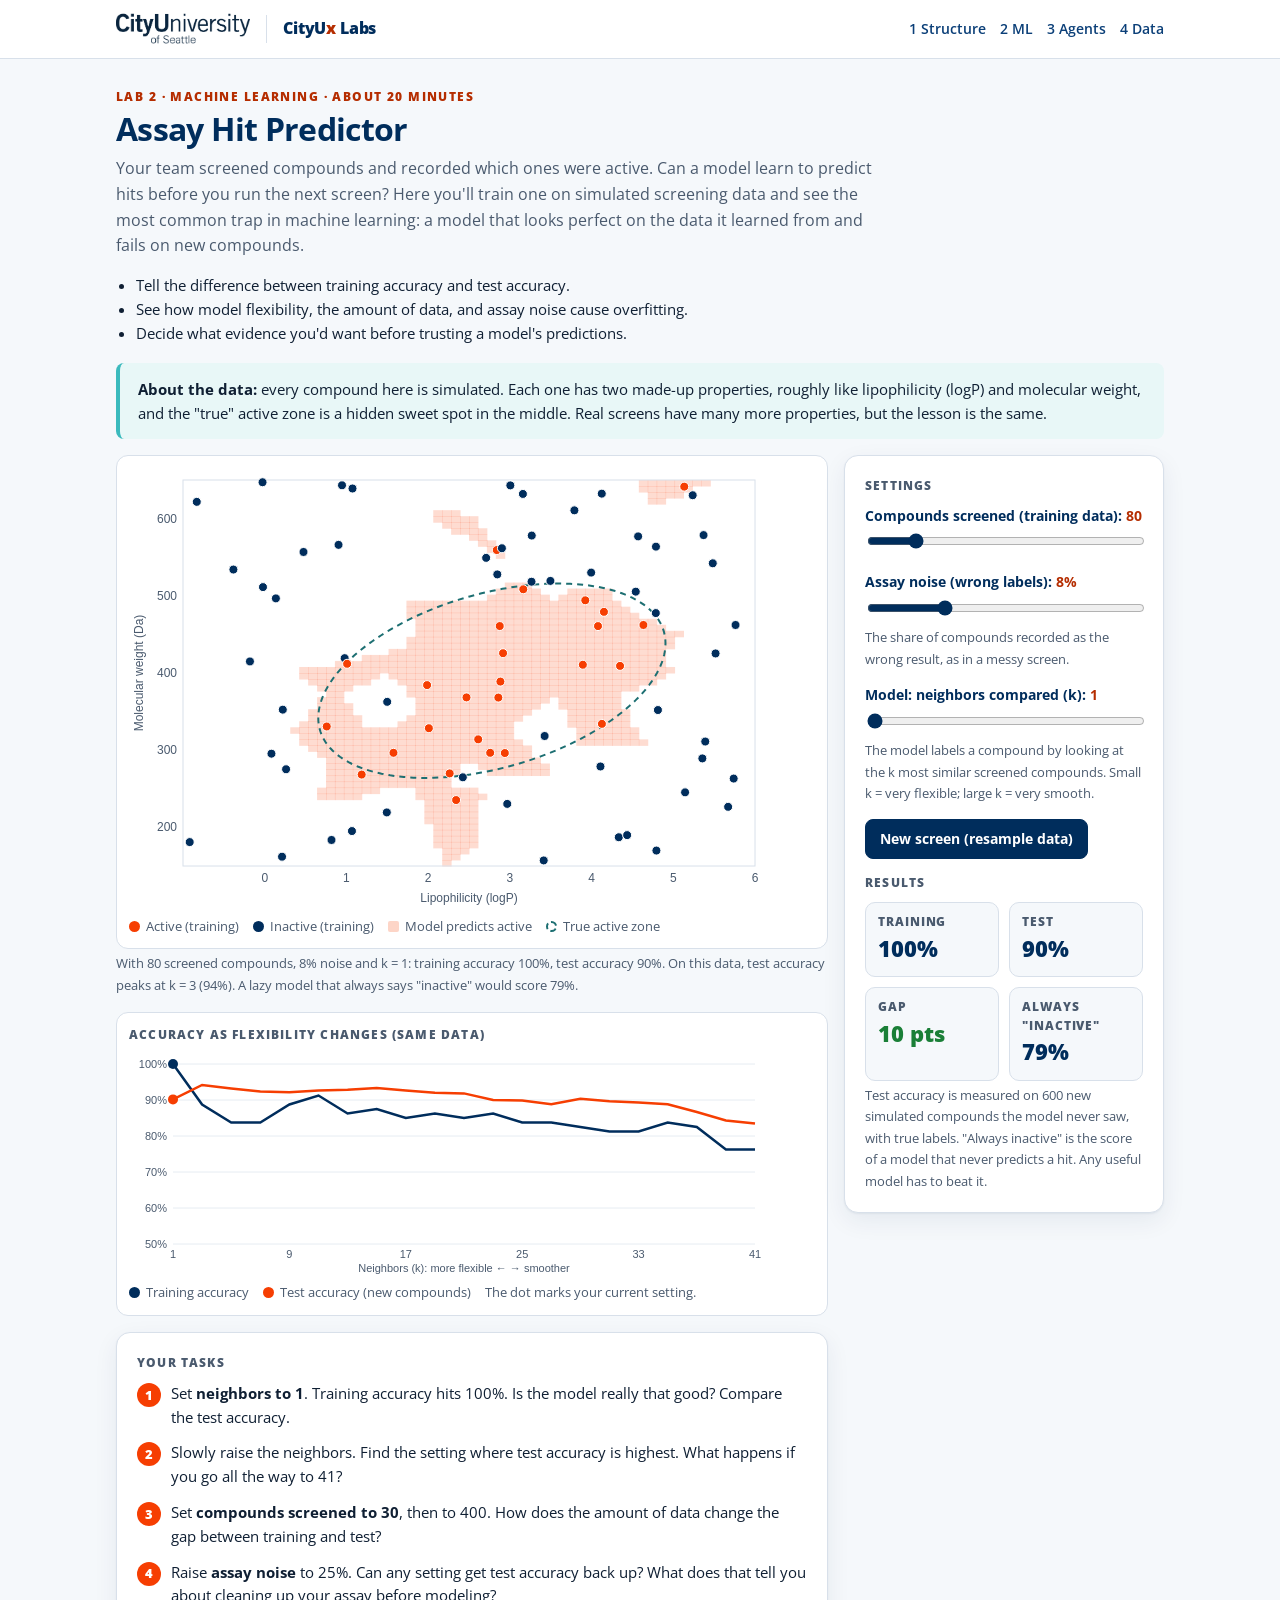
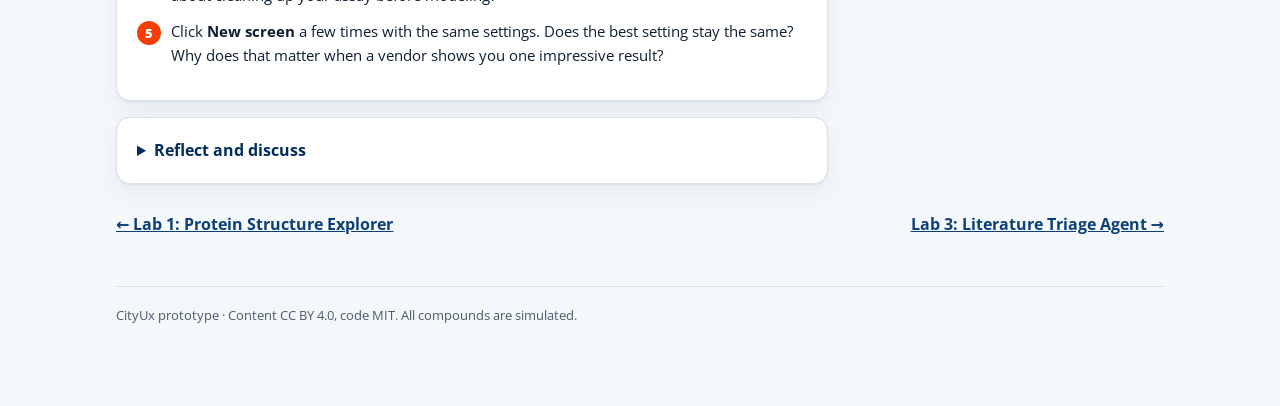
==== labs/assay-simulator.html @ ae71aaa7 "Add the AI for Life-Science Professionals prototype labs Four browser-only labs for CityUx: a protei" ====
<!DOCTYPE html>
<html lang="en">
<head>
  <meta charset="UTF-8">
  <meta name="viewport" content="width=device-width, initial-scale=1.0">
  <title>Lab 2: Assay Hit Predictor · CityUx Labs</title>
  <link rel="preconnect" href="https://fonts.googleapis.com">
  <link href="https://fonts.googleapis.com/css2?family=Open+Sans:wght@400;600;700;800&display=swap" rel="stylesheet">
  <link rel="stylesheet" href="../assets/style.css">
  <style>
    .plot-wrap { background: #fff; border: 1px solid var(--line); border-radius: 12px; padding: 12px; }
    .legend { display: flex; flex-wrap: wrap; gap: 6px 14px; font-size: .8rem; margin-top: 8px; color: var(--muted); }
    .legend span { display: inline-flex; align-items: center; gap: 6px; }
    .dot { width: 11px; height: 11px; border-radius: 50%; display: inline-block; }
    .gap-ok { color: var(--ok) !important; } .gap-bad { color: var(--bad) !important; }
  </style>
</head>
<body>
<a class="skip" href="#main">Skip to content</a>
<header class="topbar">
  <div class="topbar-inner">
    <a href="../index.html"><img src="../assets/cityu-logo.png" alt="City University of Seattle: CityUx Labs home"></a>
    <span class="brand-sep" aria-hidden="true"></span>
    <span class="brand-name">CityU<span>x</span> Labs</span>
    <nav aria-label="Labs">
      <a href="protein-explorer.html">1 Structure</a>
      <a href="assay-simulator.html" aria-current="page">2 ML</a>
      <a href="literature-triage.html">3 Agents</a>
      <a href="data-border.html">4 Data</a>
    </nav>
  </div>
</header>

<main id="main" class="wrap">
  <div class="lab-head">
    <div class="eyebrow">Lab 2 · Machine learning · about 20 minutes</div>
    <h1>Assay Hit Predictor</h1>
    <p>Your team screened compounds and recorded which ones were active. Can a model learn to predict hits before you run the next screen? Here you'll train one on simulated screening data and see the most common trap in machine learning: a model that looks perfect on the data it learned from and fails on new compounds.</p>
    <ul class="goals">
      <li>Tell the difference between training accuracy and test accuracy.</li>
      <li>See how model flexibility, the amount of data, and assay noise cause overfitting.</li>
      <li>Decide what evidence you'd want before trusting a model's predictions.</li>
    </ul>
  </div>

  <div class="callout" style="margin-bottom:16px"><strong>About the data:</strong> every compound here is simulated. Each one has two made-up properties, roughly like lipophilicity (logP) and molecular weight, and the "true" active zone is a hidden sweet spot in the middle. Real screens have many more properties, but the lesson is the same.</div>

  <div class="lab-grid">
    <section>
      <div class="plot-wrap">
        <canvas id="plot" width="640" height="440" role="img" aria-label="Scatter plot of training compounds and the model's predicted active region"></canvas>
        <div class="legend">
          <span><i class="dot" style="background:#F63E02"></i>Active (training)</span>
          <span><i class="dot" style="background:#002D5C"></i>Inactive (training)</span>
          <span><i class="dot" style="background:rgba(246,62,2,.22);border-radius:2px"></i>Model predicts active</span>
          <span><i class="dot" style="border:2px dashed #1d6f72;background:none"></i>True active zone</span>
        </div>
      </div>
      <p class="hint" id="plotSummary" aria-live="polite"></p>

      <div class="plot-wrap" style="margin-top:16px">
        <p class="panel-title">Accuracy as flexibility changes (same data)</p>
        <canvas id="curve" width="640" height="220" role="img" aria-label="Line chart of training and test accuracy across neighbor counts"></canvas>
        <div class="legend">
          <span><i class="dot" style="background:#002D5C"></i>Training accuracy</span>
          <span><i class="dot" style="background:#F63E02"></i>Test accuracy (new compounds)</span>
          <span>The dot marks your current setting.</span>
        </div>
      </div>

      <div class="card" style="margin-top:16px">
        <p class="panel-title">Your tasks</p>
        <div class="tasks">
          <div class="task">Set <strong>neighbors to 1</strong>. Training accuracy hits 100%. Is the model really that good? Compare the test accuracy.</div>
          <div class="task">Slowly raise the neighbors. Find the setting where test accuracy is highest. What happens if you go all the way to 41?</div>
          <div class="task">Set <strong>compounds screened to 30</strong>, then to 400. How does the amount of data change the gap between training and test?</div>
          <div class="task">Raise <strong>assay noise</strong> to 25%. Can any setting get test accuracy back up? What does that tell you about cleaning up your assay before modeling?</div>
          <div class="task">Click <strong>New screen</strong> a few times with the same settings. Does the best setting stay the same? Why does that matter when a vendor shows you one impressive result?</div>
        </div>
      </div>

      <details class="card reflect" style="margin-top:16px">
        <summary>Reflect and discuss</summary>
        <ul>
          <li>A vendor reports "98% accuracy." What is the first question you'd ask?</li>
          <li>Your test compounds come from the same chemical series as your training compounds. Why might real-world accuracy still be lower?</li>
          <li>When is a model with 75% accuracy still useful for deciding what to screen next?</li>
        </ul>
      </details>
    </section>

    <aside class="card" aria-label="Controls and results">
      <p class="panel-title">Settings</p>
      <div class="ctrl">
        <label for="n">Compounds screened (training data): <output id="nOut"></output></label>
        <input type="range" id="n" min="20" max="400" step="10" value="80">
      </div>
      <div class="ctrl">
        <label for="noise">Assay noise (wrong labels): <output id="noiseOut"></output></label>
        <input type="range" id="noise" min="0" max="30" step="1" value="8">
        <p class="hint">The share of compounds recorded as the wrong result, as in a messy screen.</p>
      </div>
      <div class="ctrl">
        <label for="k">Model: neighbors compared (k): <output id="kOut"></output></label>
        <input type="range" id="k" min="1" max="41" step="2" value="1">
        <p class="hint">The model labels a compound by looking at the k most similar screened compounds. Small k = very flexible; large k = very smooth.</p>
      </div>
      <div class="ctrl"><button class="btn primary" id="reseed" type="button">New screen (resample data)</button></div>
      <p class="panel-title">Results</p>
      <div class="stat-row" aria-live="polite">
        <div class="stat"><div class="k">Training</div><div class="v" id="trainAcc">–</div></div>
        <div class="stat"><div class="k">Test</div><div class="v" id="testAcc">–</div></div>
        <div class="stat"><div class="k">Gap</div><div class="v" id="gap">–</div></div>
        <div class="stat"><div class="k">Always "inactive"</div><div class="v" id="base">–</div></div>
      </div>
      <p class="hint">Test accuracy is measured on 600 new simulated compounds the model never saw, with true labels. "Always inactive" is the score of a model that never predicts a hit. Any useful model has to beat it.</p>
    </aside>
  </div>

  <nav class="lab-nav" aria-label="Lab sequence">
    <a href="protein-explorer.html">← Lab 1: Protein Structure Explorer</a>
    <a href="literature-triage.html">Lab 3: Literature Triage Agent →</a>
  </nav>
  <div class="foot">CityUx prototype · Content CC BY 4.0, code MIT. All compounds are simulated.</div>
</main>

<script>
// ---- Seeded random numbers so a "screen" is repeatable ----
function rng(seed) { return function () { seed |= 0; seed = seed + 0x6D2B79F5 | 0; let t = Math.imul(seed ^ seed >>> 15, 1 | seed); t = t + Math.imul(t ^ t >>> 7, 61 | t) ^ t; return ((t ^ t >>> 14) >>> 0) / 4294967296; }; }

// Property ranges: logP -1..6, MW 150..650 (scaled to 0..1 internally)
const LOGP = [-1, 6], MW = [150, 650];
// Hidden "sweet spot": a tilted ellipse around logP 2.8, MW 390
function trulyActive(x, y) {
  const dx = x - 0.54, dy = y - 0.48;
  const u = dx * 0.85 + dy * 0.53, v = -dx * 0.53 + dy * 0.85;
  return (u * u) / 0.11 + (v * v) / 0.045 < 1;
}

let seed = 7;
const ui = id => document.getElementById(id);
const nEl = ui('n'), noiseEl = ui('noise'), kEl = ui('k');

function sample(count, noise, r) {
  const pts = [];
  for (let i = 0; i < count; i++) {
    const x = r(), y = r();
    let a = trulyActive(x, y);
    if (noise && r() < noise) a = !a;
    pts.push({ x, y, a });
  }
  return pts;
}

function predict(train, x, y, k) {
  // k nearest neighbors, majority vote
  const d = train.map(p => [(p.x - x) ** 2 + (p.y - y) ** 2, p.a]);
  d.sort((a, b) => a[0] - b[0]);
  let act = 0; const kk = Math.min(k, d.length);
  for (let i = 0; i < kk; i++) if (d[i][1]) act++;
  return act * 2 > kk;
}

function accuracy(train, set, k) {
  let ok = 0; for (const p of set) if (predict(train, p.x, p.y, k) === p.a) ok++;
  return ok / set.length;
}

const plot = ui('plot'), ctx = plot.getContext('2d');
const curve = ui('curve'), cctx = curve.getContext('2d');
const PAD = { l: 54, r: 14, t: 12, b: 42 };

function drawPlot(train, k) {
  const W = plot.width, H = plot.height, pw = W - PAD.l - PAD.r, ph = H - PAD.t - PAD.b;
  ctx.clearRect(0, 0, W, H);
  // predicted region
  const G = 64;
  for (let i = 0; i < G; i++) for (let j = 0; j < G; j++) {
    const x = (i + .5) / G, y = (j + .5) / G;
    if (predict(train, x, y, k)) { ctx.fillStyle = 'rgba(246,62,2,0.18)'; ctx.fillRect(PAD.l + i * pw / G, PAD.t + (1 - (j + 1) / G) * ph, pw / G + .5, ph / G + .5); }
  }
  // true zone outline
  ctx.strokeStyle = '#1d6f72'; ctx.setLineDash([6, 5]); ctx.lineWidth = 2; ctx.beginPath();
  for (let t = 0; t <= 200; t++) {
    const th = t / 200 * 2 * Math.PI, u = Math.sqrt(0.11) * Math.cos(th), v = Math.sqrt(0.045) * Math.sin(th);
    const dx = u * 0.85 - v * 0.53, dy = u * 0.53 + v * 0.85;
    const px = PAD.l + (0.54 + dx) * pw, py = PAD.t + (1 - (0.48 + dy)) * ph;
    t ? ctx.lineTo(px, py) : ctx.moveTo(px, py);
  }
  ctx.stroke(); ctx.setLineDash([]);
  // axes
  ctx.strokeStyle = '#d8e0ea'; ctx.lineWidth = 1; ctx.strokeRect(PAD.l, PAD.t, pw, ph);
  ctx.fillStyle = '#4a5a6e'; ctx.font = '12px Open Sans, sans-serif'; ctx.textAlign = 'center';
  for (let v = 0; v <= 6; v++) { const x = PAD.l + (v - LOGP[0]) / (LOGP[1] - LOGP[0]) * pw; ctx.fillText(v, x, H - PAD.b + 16); }
  ctx.fillText('Lipophilicity (logP)', PAD.l + pw / 2, H - 6);
  ctx.textAlign = 'right';
  for (let v = 200; v <= 600; v += 100) { const y = PAD.t + (1 - (v - MW[0]) / (MW[1] - MW[0])) * ph; ctx.fillText(v, PAD.l - 6, y + 4); }
  ctx.save(); ctx.translate(14, PAD.t + ph / 2); ctx.rotate(-Math.PI / 2); ctx.textAlign = 'center'; ctx.fillText('Molecular weight (Da)', 0, 0); ctx.restore();
  // training points
  for (const p of train) {
    ctx.beginPath(); ctx.arc(PAD.l + p.x * pw, PAD.t + (1 - p.y) * ph, 4.5, 0, 2 * Math.PI);
    ctx.fillStyle = p.a ? '#F63E02' : '#002D5C'; ctx.fill(); ctx.strokeStyle = '#fff'; ctx.lineWidth = 1; ctx.stroke();
  }
}

function drawCurve(rows, k) {
  const W = curve.width, H = curve.height, P = { l: 44, r: 14, t: 10, b: 30 }, pw = W - P.l - P.r, ph = H - P.t - P.b;
  cctx.clearRect(0, 0, W, H);
  const xOf = kk => P.l + (kk - 1) / 40 * pw, yOf = a => P.t + (1 - (a - 0.5) / 0.5) * ph;
  cctx.strokeStyle = '#e6ecf2'; cctx.fillStyle = '#4a5a6e'; cctx.font = '11px Open Sans, sans-serif'; cctx.textAlign = 'right';
  for (let a = 0.5; a <= 1.0001; a += 0.1) { const y = yOf(a); cctx.beginPath(); cctx.moveTo(P.l, y); cctx.lineTo(W - P.r, y); cctx.stroke(); cctx.fillText(Math.round(a * 100) + '%', P.l - 6, y + 4); }
  cctx.textAlign = 'center';
  for (let kk = 1; kk <= 41; kk += 8) cctx.fillText(kk, xOf(kk), H - P.b + 14);
  cctx.fillText('Neighbors (k): more flexible ← → smoother', P.l + pw / 2, H - 2);
  for (const [key, color] of [['train', '#002D5C'], ['test', '#F63E02']]) {
    cctx.strokeStyle = color; cctx.lineWidth = 2.5; cctx.beginPath();
    rows.forEach((r, i) => { const x = xOf(r.k), y = yOf(Math.max(0.5, r[key])); i ? cctx.lineTo(x, y) : cctx.moveTo(x, y); });
    cctx.stroke();
    const cur = rows.find(r => r.k === k);
    cctx.beginPath(); cctx.arc(xOf(k), yOf(Math.max(0.5, cur[key])), 5, 0, 2 * Math.PI); cctx.fillStyle = color; cctx.fill();
  }
}

const pct = v => (v * 100).toFixed(0) + '%';
function update() {
  const n = +nEl.value, noise = +noiseEl.value / 100, k = +kEl.value;
  ui('nOut').textContent = n; ui('noiseOut').textContent = noiseEl.value + '%'; ui('kOut').textContent = k;
  const train = sample(n, noise, rng(seed));
  const test = sample(600, 0, rng(9999));
  const tr = accuracy(train, train, k), te = accuracy(train, test, k), gap = tr - te;
  ui('trainAcc').textContent = pct(tr); ui('testAcc').textContent = pct(te);
  const g = ui('gap'); g.textContent = (gap * 100).toFixed(0) + ' pts'; g.className = 'v ' + (gap > 0.1 ? 'gap-bad' : 'gap-ok');
  drawPlot(train, k);
  const rows = []; for (let kk = 1; kk <= 41; kk += 2) rows.push({ k: kk, train: accuracy(train, train, kk), test: accuracy(train, test, kk) });
  drawCurve(rows, k);
  const best = rows.reduce((a, b) => b.test > a.test ? b : a);
  const base = test.filter(p => !p.a).length / test.length;
  ui('base').textContent = pct(base);
  ui('plotSummary').textContent = `With ${n} screened compounds, ${noiseEl.value}% noise and k = ${k}: training accuracy ${pct(tr)}, test accuracy ${pct(te)}. On this data, test accuracy peaks at k = ${best.k} (${pct(best.test)}). A lazy model that always says "inactive" would score ${pct(base)}.`;
  plot.setAttribute('aria-label', ui('plotSummary').textContent);
}
[nEl, noiseEl, kEl].forEach(el => el.addEventListener('input', update));
ui('reseed').addEventListener('click', () => { seed = Math.floor(Math.random() * 1e9); update(); });
update();
</script>
</body>
</html>
---- assets/style.css ----
/* CityUx · AI for Life-Science Professionals — shared styles
   Brand: CityU hero scheme (Marine + Blood Orange accent + Teal secondary). */
:root {
  --marine: #002D5C;
  --marine-2: #0b3f78;
  --orange: #F63E02;
  --orange-ink: #b52d00;      /* AA on white for small text */
  --teal: #3BBABD;
  --teal-ink: #1d6f72;        /* AA on white for small text */
  --teal-wash: #e8f7f7;
  --ink: #0f1f33;
  --muted: #4a5a6e;
  --line: #d8e0ea;
  --bg: #f5f8fb;
  --card: #ffffff;
  --ok: #1a7f37;  --ok-wash: #e9f6ec;
  --warn: #9a5b00; --warn-wash: #fff4e0;
  --bad: #b42318; --bad-wash: #fdecea;
  --radius: 14px;
  --shadow: 0 1px 2px rgba(0,45,92,.06), 0 8px 24px rgba(0,45,92,.07);
}
* { box-sizing: border-box; }
html { scroll-behavior: smooth; }
body {
  margin: 0; background: var(--bg); color: var(--ink);
  font-family: "Open Sans", system-ui, -apple-system, "Segoe UI", Roboto, sans-serif;
  font-size: 16px; line-height: 1.6;
}
a { color: var(--marine-2); }
a:hover { color: var(--orange-ink); }
:focus-visible { outline: 3px solid var(--orange); outline-offset: 2px; border-radius: 4px; }
.skip { position: absolute; left: -999px; top: 8px; background: var(--marine); color: #fff; padding: 8px 12px; border-radius: 6px; z-index: 10; }
.skip:focus { left: 8px; }

.topbar { background: #fff; border-bottom: 1px solid var(--line); }
.topbar-inner { max-width: 1080px; margin: 0 auto; padding: 12px 16px; display: flex; align-items: center; gap: 16px; flex-wrap: wrap; }
.topbar img { height: 34px; width: auto; display: block; }
.topbar .brand-sep { width: 1px; height: 28px; background: var(--line); }
.topbar .brand-name { font-weight: 800; color: var(--marine); letter-spacing: -.01em; }
.topbar .brand-name span { color: var(--orange-ink); }
.topbar nav { margin-left: auto; display: flex; gap: 14px; flex-wrap: wrap; font-size: .9rem; font-weight: 600; }
.topbar nav a { text-decoration: none; }

.wrap { max-width: 1080px; margin: 0 auto; padding: 28px 16px 80px; }
.narrow { max-width: 820px; }

.hero { background: var(--marine); color: #fff; border-radius: var(--radius); padding: 36px 32px; position: relative; overflow: hidden; }
.hero::after { content: ""; position: absolute; right: -60px; top: -60px; width: 240px; height: 240px; border-radius: 50%; background: var(--teal); opacity: .22; }
.hero .eyebrow { color: #ffd2c2; }
.hero h1 { margin: 6px 0 10px; font-size: clamp(1.7rem, 4vw, 2.5rem); line-height: 1.15; letter-spacing: -.02em; }
.hero p { margin: 0; max-width: 680px; color: #e3ecf6; font-size: 1.05rem; }
.hero .pill-row { margin-top: 18px; }
.eyebrow { font-size: .74rem; font-weight: 800; letter-spacing: .12em; text-transform: uppercase; color: var(--orange-ink); }

.pill-row { display: flex; flex-wrap: wrap; gap: 8px; }
.pill { font-size: .78rem; font-weight: 700; padding: 4px 12px; border-radius: 999px; background: rgba(255,255,255,.12); border: 1px solid rgba(255,255,255,.25); }
.pill.light { background: var(--teal-wash); border-color: #bfe6e7; color: var(--teal-ink); }

h2 { color: var(--marine); font-size: 1.35rem; letter-spacing: -.01em; margin: 40px 0 12px; }
h3 { color: var(--marine); margin: 0 0 6px; font-size: 1.08rem; }

.grid { display: grid; gap: 16px; grid-template-columns: repeat(auto-fit, minmax(240px, 1fr)); }
.card { background: var(--card); border: 1px solid var(--line); border-radius: var(--radius); box-shadow: var(--shadow); padding: 20px; }
.lab-card { display: flex; flex-direction: column; text-decoration: none; color: inherit; border-top: 4px solid var(--orange); transition: transform .15s, box-shadow .15s; }
.lab-card:hover { transform: translateY(-2px); box-shadow: 0 12px 30px rgba(0,45,92,.12); color: inherit; }
.lab-card .num { font-size: .74rem; font-weight: 800; color: var(--orange-ink); letter-spacing: .1em; text-transform: uppercase; }
.lab-card p { color: var(--muted); font-size: .92rem; margin: 6px 0 12px; flex: 1; }
.lab-card .go { font-weight: 700; color: var(--marine-2); font-size: .9rem; }

.callout { border-left: 4px solid var(--teal); background: var(--teal-wash); padding: 14px 18px; border-radius: 8px; font-size: .94rem; }
.callout.warn { border-color: var(--orange); background: #fff1eb; }

/* Lab layout */
.lab-head { margin-bottom: 18px; }
.lab-head h1 { color: var(--marine); font-size: clamp(1.5rem, 3.4vw, 2rem); margin: 4px 0 8px; letter-spacing: -.02em; line-height: 1.2; }
.lab-head p { margin: 0; color: var(--muted); max-width: 760px; }
.goals { margin: 14px 0 0; padding-left: 20px; color: var(--ink); font-size: .94rem; }
.lab-grid { display: grid; gap: 16px; grid-template-columns: minmax(0, 1fr) 320px; align-items: start; }
@media (max-width: 860px) { .lab-grid { grid-template-columns: 1fr; } }
.panel-title { font-size: .74rem; font-weight: 800; letter-spacing: .1em; text-transform: uppercase; color: var(--muted); margin: 0 0 10px; }
.ctrl { margin-bottom: 14px; }
.ctrl label, .ctrl .label { display: block; font-weight: 700; font-size: .88rem; margin-bottom: 4px; color: var(--marine); }
.ctrl output { font-weight: 700; color: var(--orange-ink); }
.ctrl input[type=range] { width: 100%; accent-color: var(--marine); }
.ctrl select { width: 100%; font: inherit; padding: 8px; border-radius: 8px; border: 1px solid var(--line); background: #fff; }
.seg { display: flex; flex-wrap: wrap; gap: 6px; }
.btn { font: inherit; font-size: .88rem; font-weight: 700; border-radius: 8px; padding: 8px 14px; border: 1px solid var(--marine); background: #fff; color: var(--marine); cursor: pointer; }
.btn:hover { background: #eef3f9; }
.btn.primary { background: var(--marine); color: #fff; }
.btn.primary:hover { background: var(--marine-2); }
.btn[aria-pressed="true"] { background: var(--marine); color: #fff; }
.hint { font-size: .84rem; color: var(--muted); margin: 4px 0 0; }
.stat-row { display: grid; grid-template-columns: repeat(auto-fit, minmax(120px, 1fr)); gap: 10px; }
.stat { background: var(--bg); border: 1px solid var(--line); border-radius: 10px; padding: 10px 12px; }
.stat .k { font-size: .72rem; font-weight: 800; letter-spacing: .08em; text-transform: uppercase; color: var(--muted); }
.stat .v { font-size: 1.35rem; font-weight: 800; color: var(--marine); }
.task { counter-increment: task; position: relative; padding-left: 34px; margin-bottom: 12px; font-size: .93rem; }
.task::before { content: counter(task); position: absolute; left: 0; top: 1px; width: 24px; height: 24px; border-radius: 50%; background: var(--orange); color: #fff; font-weight: 800; font-size: .8rem; display: flex; align-items: center; justify-content: center; }
.tasks { counter-reset: task; margin-top: 4px; }
details.reflect summary { cursor: pointer; font-weight: 700; color: var(--marine); }
.foot { margin-top: 48px; padding-top: 18px; border-top: 1px solid var(--line); font-size: .82rem; color: var(--muted); }
.lab-nav { display: flex; justify-content: space-between; gap: 12px; flex-wrap: wrap; margin-top: 28px; font-weight: 700; }
.sr-only { position: absolute; width: 1px; height: 1px; padding: 0; margin: -1px; overflow: hidden; clip: rect(0,0,0,0); border: 0; }
canvas { max-width: 100%; display: block; }
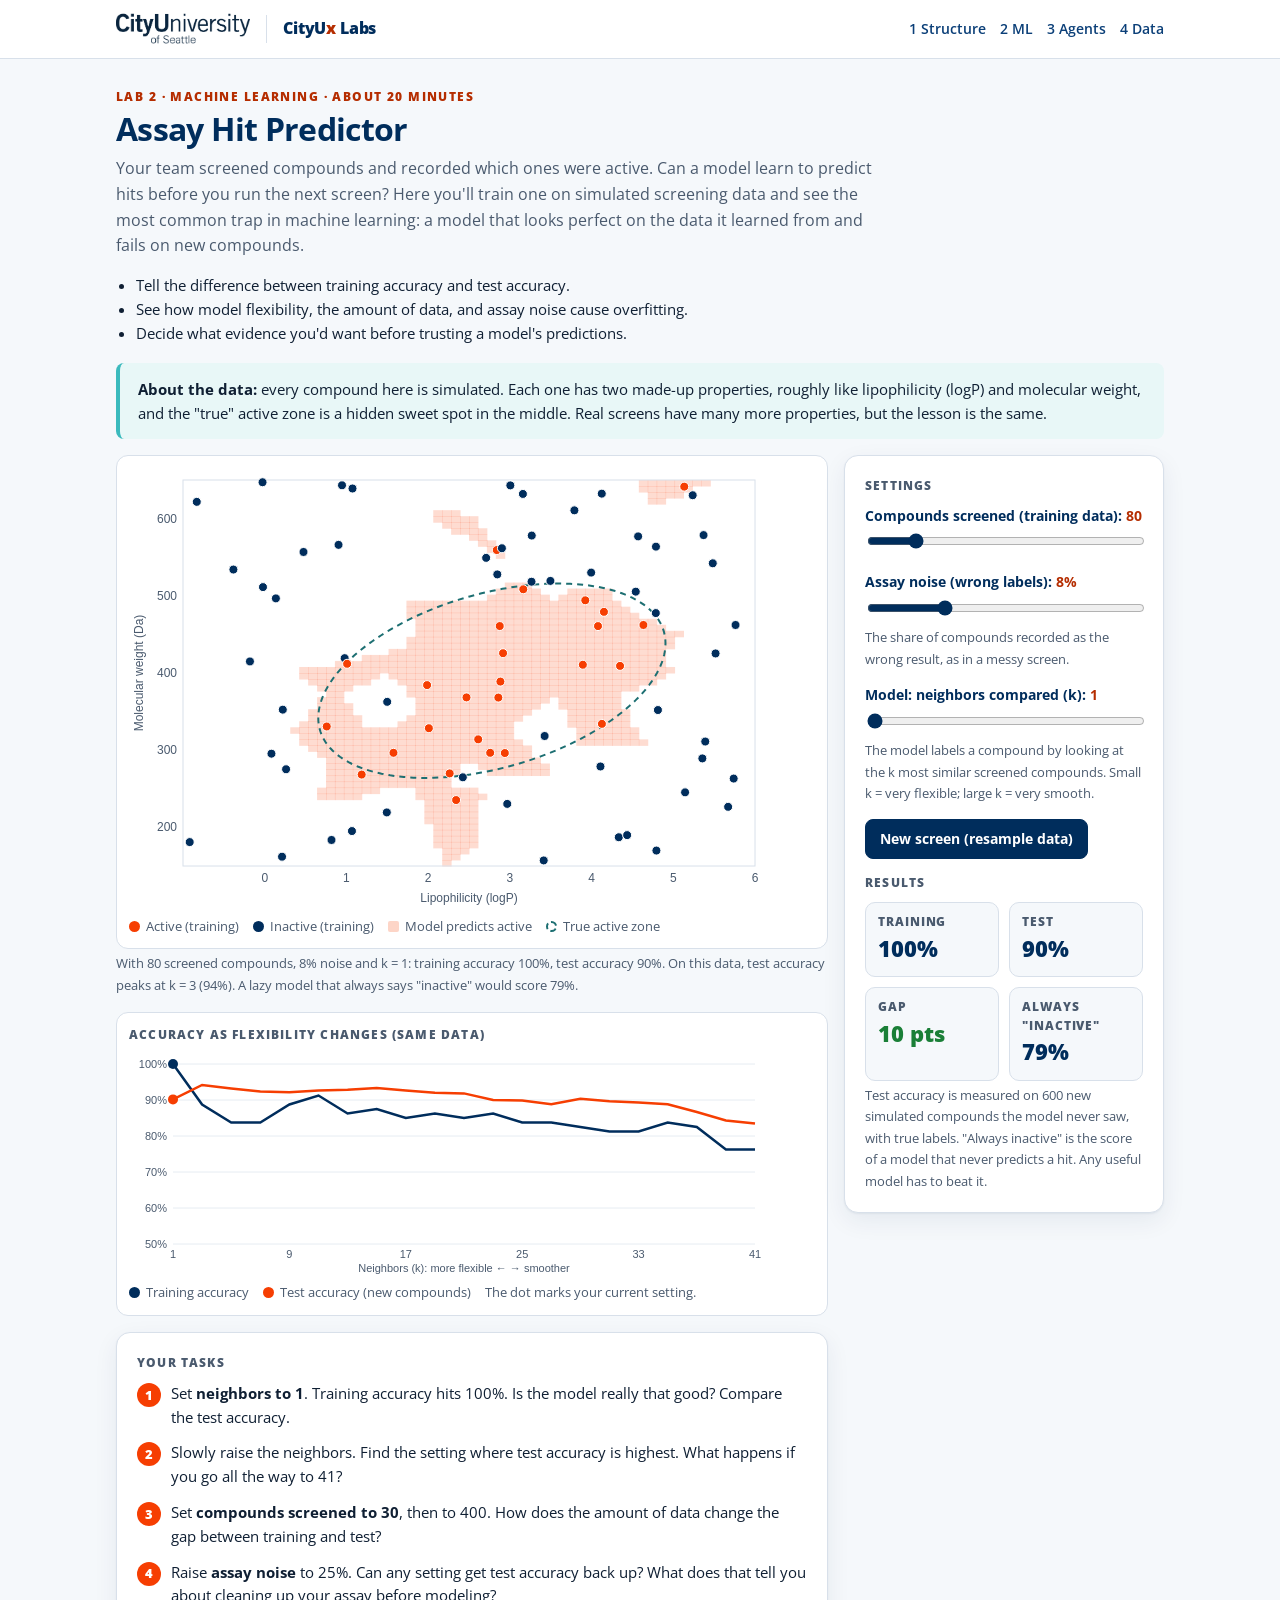
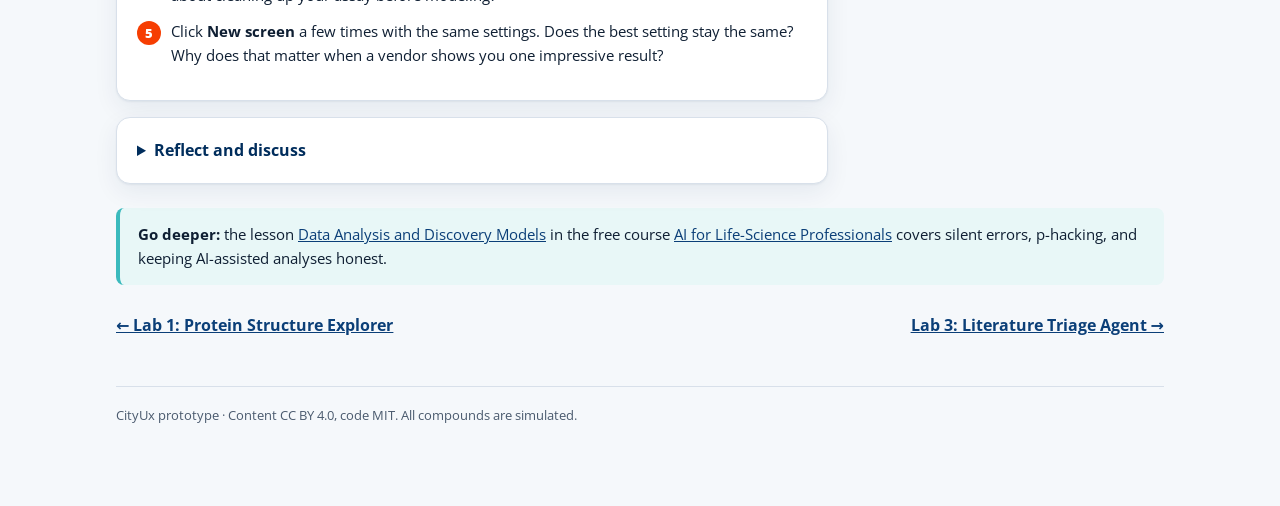
==== commit 0ab2b1c5: "Link the labs to the AI for Life-Science Professionals course Add a companion-course section to the " ====
--- a/labs/assay-simulator.html
+++ b/labs/assay-simulator.html
@@ -117,6 +117,8 @@
     </aside>
   </div>
 
+  <div class="callout" style="margin-top:24px"><strong>Go deeper:</strong> the lesson <a href="https://clarkngo.github.io/courses/ai-for-life-sciences/lessons/m3-l2-data-analysis-and-discovery-models/">Data Analysis and Discovery Models</a> in the free course <a href="https://clarkngo.github.io/courses/ai-for-life-sciences/">AI for Life-Science Professionals</a> covers silent errors, p-hacking, and keeping AI-assisted analyses honest.</div>
+
   <nav class="lab-nav" aria-label="Lab sequence">
     <a href="protein-explorer.html">← Lab 1: Protein Structure Explorer</a>
     <a href="literature-triage.html">Lab 3: Literature Triage Agent →</a>
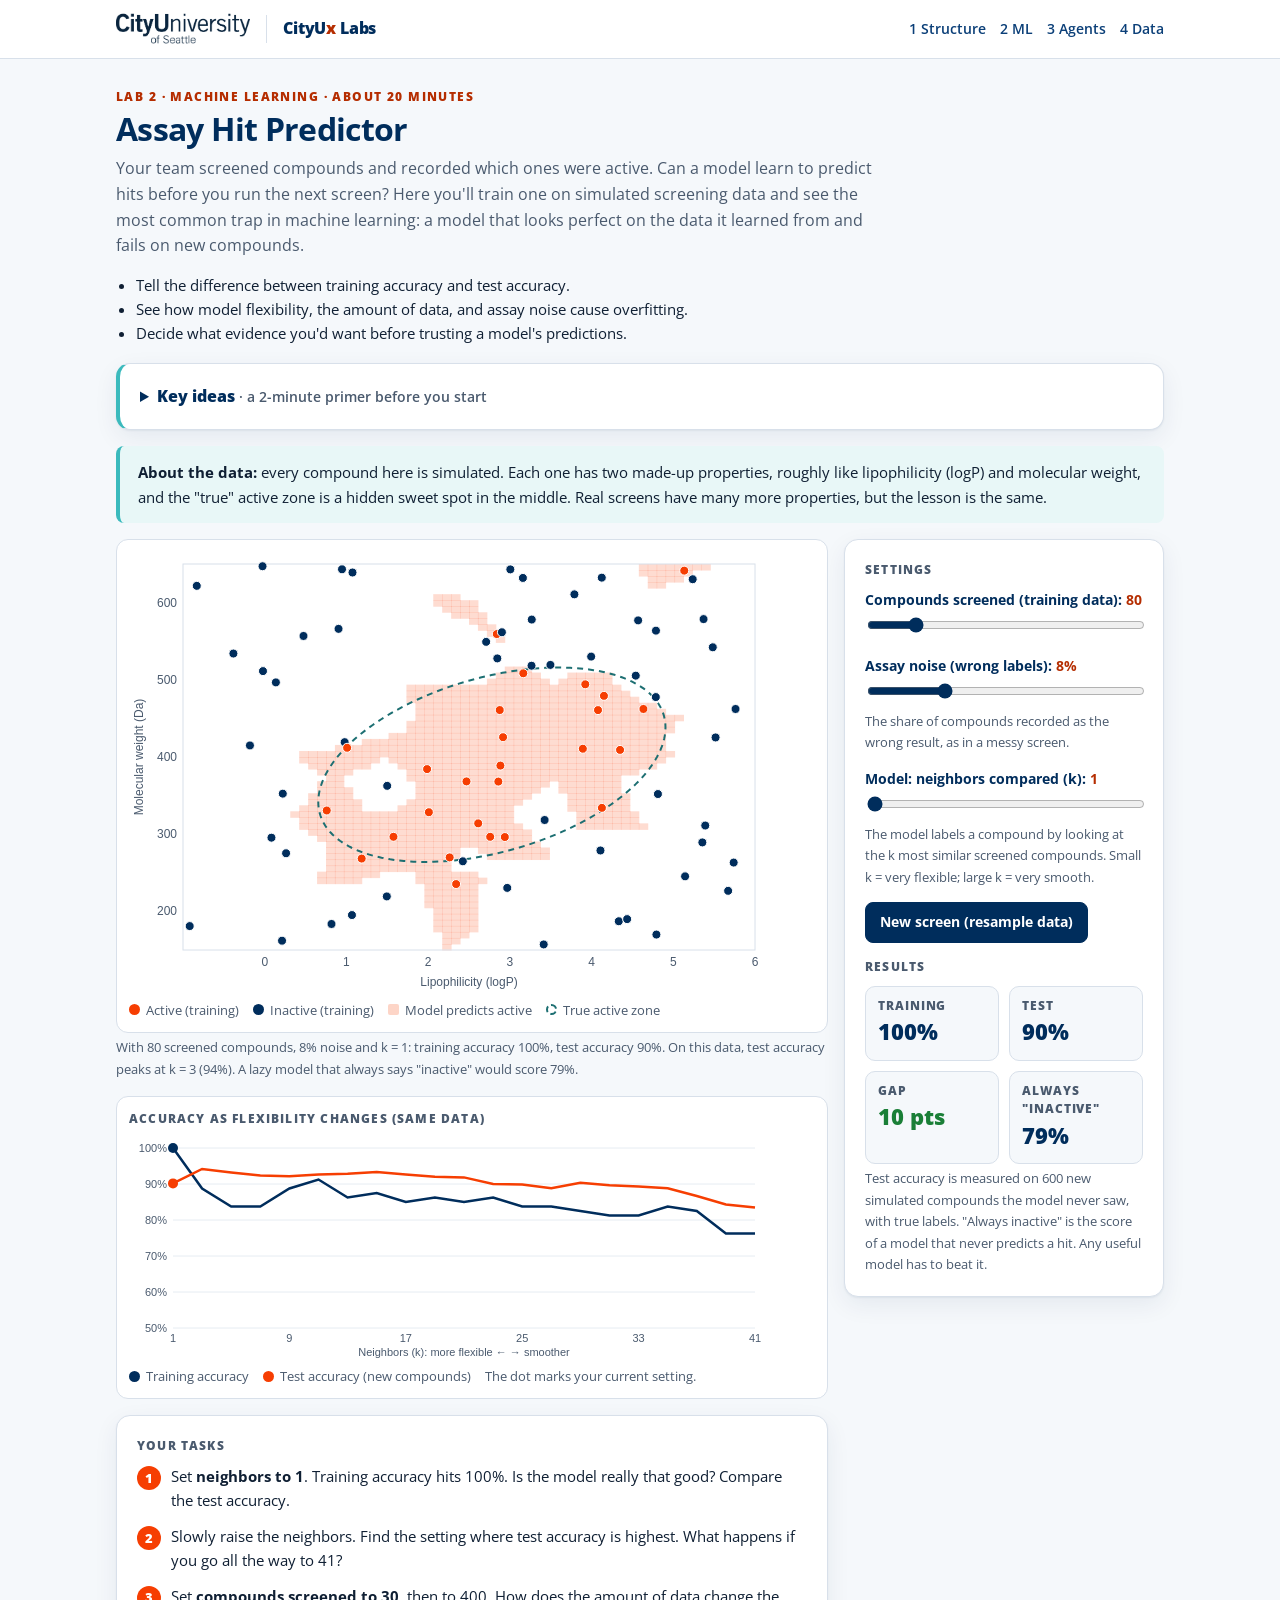
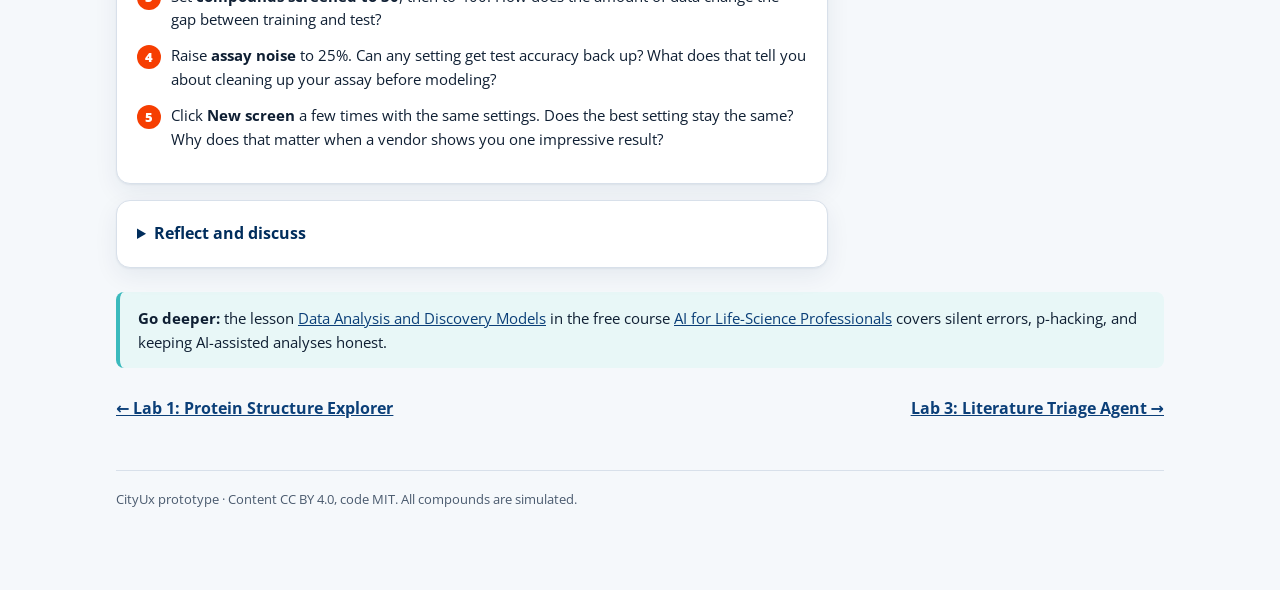
==== commit 80d54385: "Add a Key ideas primer to each lab A collapsible box after each lab's goals explains five or six ter" ====
--- a/labs/assay-simulator.html
+++ b/labs/assay-simulator.html
@@ -43,6 +43,19 @@
     </ul>
   </div>
 
+  <details class="card key-ideas">
+    <summary>Key ideas <span>· a 2-minute primer before you start</span></summary>
+    <dl>
+      <div><dt>Features</dt><dd>The numbers a model uses to describe each compound, such as lipophilicity (logP: how oily versus watery it is) and molecular weight. Real models often use hundreds of features.</dd></div>
+      <div><dt>Labels and assay noise</dt><dd>The label is the assay result: active or inactive. In a messy screen some labels are simply wrong, and a model can't tell which ones.</dd></div>
+      <div><dt>Training versus test data</dt><dd>The model learns from training data. Test data is held back and shows how the model does on compounds it has never seen. Only test performance tells you what to expect on your next screen.</dd></div>
+      <div><dt>k-nearest neighbors</dt><dd>A simple model: to label a new compound, find the k most similar compounds already screened and take a majority vote. Small k follows every data point; large k smooths things out.</dd></div>
+      <div><dt>Overfitting</dt><dd>When a model memorizes its training data, including the noise, instead of learning the real pattern. Training accuracy looks great and test accuracy drops. More data, a simpler model, and cleaner labels all help.</dd></div>
+      <div><dt>Baseline</dt><dd>The score of a model that does something trivial. Most compounds in a screen are inactive, so always guessing "inactive" already scores well. A useful model has to beat that, and for finding hits, precision and recall often matter more than accuracy.</dd></div>
+    </dl>
+    <p class="hint">Go deeper in the free course lesson <a href="https://clarkngo.github.io/courses/ai-for-life-sciences/lessons/m3-l2-data-analysis-and-discovery-models/">Data Analysis and Discovery Models</a>.</p>
+  </details>
+
   <div class="callout" style="margin-bottom:16px"><strong>About the data:</strong> every compound here is simulated. Each one has two made-up properties, roughly like lipophilicity (logP) and molecular weight, and the "true" active zone is a hidden sweet spot in the middle. Real screens have many more properties, but the lesson is the same.</div>
 
   <div class="lab-grid">
--- a/assets/style.css
+++ b/assets/style.css
@@ -63,6 +63,8 @@
 .card { background: var(--card); border: 1px solid var(--line); border-radius: var(--radius); box-shadow: var(--shadow); padding: 20px; }
 .lab-card { display: flex; flex-direction: column; text-decoration: none; color: inherit; border-top: 4px solid var(--orange); transition: transform .15s, box-shadow .15s; }
 .lab-card:hover { transform: translateY(-2px); box-shadow: 0 12px 30px rgba(0,45,92,.12); color: inherit; }
+.lab-thumb { display: block; width: calc(100% + 40px); max-width: none; margin: -20px -20px 14px; aspect-ratio: 16 / 10; height: auto; object-fit: cover; object-position: left top; border-bottom: 1px solid var(--line); background: #fff; }
+.lab-card { overflow: hidden; }
 .lab-card .num { font-size: .74rem; font-weight: 800; color: var(--orange-ink); letter-spacing: .1em; text-transform: uppercase; }
 .lab-card p { color: var(--muted); font-size: .92rem; margin: 6px 0 12px; flex: 1; }
 .lab-card .go { font-weight: 700; color: var(--marine-2); font-size: .9rem; }
@@ -102,3 +104,11 @@
 .lab-nav { display: flex; justify-content: space-between; gap: 12px; flex-wrap: wrap; margin-top: 28px; font-weight: 700; }
 .sr-only { position: absolute; width: 1px; height: 1px; padding: 0; margin: -1px; overflow: hidden; clip: rect(0,0,0,0); border: 0; }
 canvas { max-width: 100%; display: block; }
+
+/* Key ideas primer */
+.key-ideas { margin: 0 0 16px; border-left: 4px solid var(--teal); }
+.key-ideas summary { cursor: pointer; font-weight: 800; color: var(--marine); font-size: 1rem; }
+.key-ideas summary span { font-weight: 600; color: var(--muted); font-size: .88rem; }
+.key-ideas dl { display: grid; grid-template-columns: repeat(auto-fit, minmax(260px, 1fr)); gap: 12px 20px; margin: 14px 0 10px; }
+.key-ideas dt { font-weight: 800; color: var(--marine); font-size: .92rem; }
+.key-ideas dd { margin: 2px 0 0; font-size: .9rem; color: var(--ink); }
